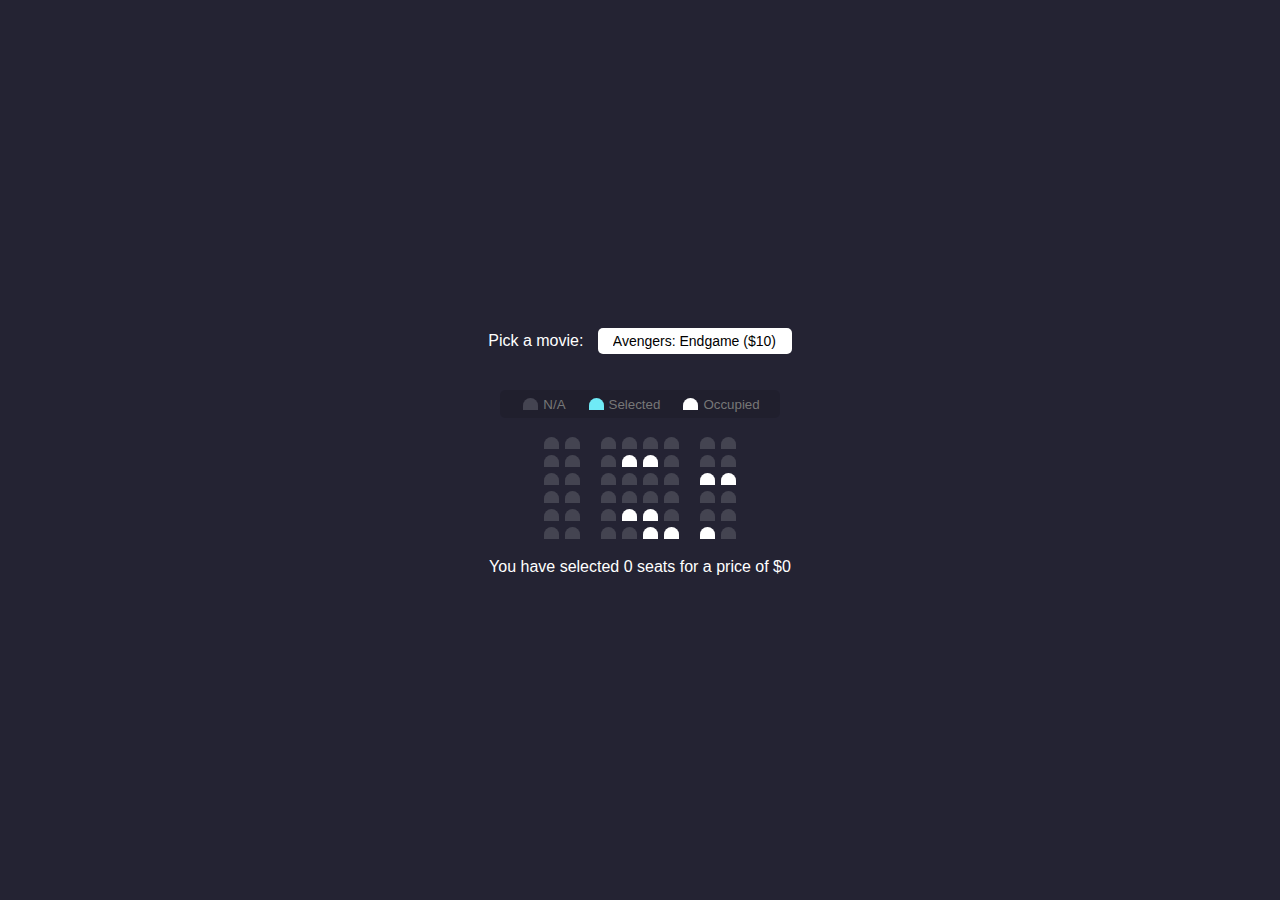
==== 02_Movie_booker/index.html @ d4690300 "d" ====
<!DOCTYPE html>
<html lang="en">
  <head>
    <meta charset="UTF-8" />
    <meta name="viewport" content="width=device-width, initial-scale=1.0" />
    <meta http-equiv="X-UA-Compatible" content="ie=edge" />
    <link rel="stylesheet" href="style.css" />
    <title>Movie Seat Booking</title>
  </head>
  <body>
    <div class="movie-container">
      <label>Pick a movie:</label>
      <select id="movie">
        <option value="10">Avengers: Endgame ($10)</option>
        <option value="12">Joker ($12)</option>
        <option value="8">Toy Story 4 ($8)</option>
        <option value="9">The Lion King ($9)</option>
      </select>
    </div>

    <ul class="showcase">
      <li>
        <div class="seat"></div>
        <small>N/A</small>
      </li>
      <li>
        <div class="seat selected"></div>
        <small>Selected</small>
      </li>
      <li>
        <div class="seat occupied"></div>
        <small>Occupied</small>
      </li>
    </ul>

    <div class="container">
      <div class="screen"></div>

      <div class="row">
        <div class="seat"></div>
        <div class="seat"></div>
        <div class="seat"></div>
        <div class="seat"></div>
        <div class="seat"></div>
        <div class="seat"></div>
        <div class="seat"></div>
        <div class="seat"></div>
      </div>
      <div class="row">
        <div class="seat"></div>
        <div class="seat"></div>
        <div class="seat"></div>
        <div class="seat occupied"></div>
        <div class="seat occupied"></div>
        <div class="seat"></div>
        <div class="seat"></div>
        <div class="seat"></div>
      </div>
      <div class="row">
        <div class="seat"></div>
        <div class="seat"></div>
        <div class="seat"></div>
        <div class="seat"></div>
        <div class="seat"></div>
        <div class="seat"></div>
        <div class="seat occupied"></div>
        <div class="seat occupied"></div>
      </div>
      <div class="row">
        <div class="seat"></div>
        <div class="seat"></div>
        <div class="seat"></div>
        <div class="seat"></div>
        <div class="seat"></div>
        <div class="seat"></div>
        <div class="seat"></div>
        <div class="seat"></div>
      </div>
      <div class="row">
        <div class="seat"></div>
        <div class="seat"></div>
        <div class="seat"></div>
        <div class="seat occupied"></div>
        <div class="seat occupied"></div>
        <div class="seat"></div>
        <div class="seat"></div>
        <div class="seat"></div>
      </div>
      <div class="row">
        <div class="seat"></div>
        <div class="seat"></div>
        <div class="seat"></div>
        <div class="seat"></div>
        <div class="seat occupied"></div>
        <div class="seat occupied"></div>
        <div class="seat occupied"></div>
        <div class="seat"></div>
      </div>
    </div>

    <p class="text">
      You have selected <span id="count">0</span> seats for a price of $<span
        id="total"
        >0</span
      >
    </p>

    <script src="script.js"></script>
  </body>
</html>
---- 02_Movie_booker/style.css ----
* {
  box-sizing: border-box;
}

body {
  background-color: #242333;
  display: flex;
  flex-direction: column;
  color: #fff;
  justify-content: center;
  align-items: center;
  height: 100vh;
  font-family: "Franklin Gothic Medium", "Arial Narrow", Arial, sans-serif;
  margin: 0;
}

.movie-container {
  margin: 20px 0;
}

.movie-container select {
  background-color: #fff;
  border: 0;
  border-radius: 5px;
  font-size: 14px;
  margin-left: 10px;
  padding: 5px 15px 5px 15px;
  -moz-appearance: none;
  appearance: none;
}

.seat {
  background-color: #444451;
  height: 12px;
  width: 15px;
  margin: 3px;
  border-top-left-radius: 10px;
  border-top-right-radius: 10px;
}

.seat.selected {
  background-color: #6feaf6;
}

.seat.occupied {
  background-color: #fff;
}

.seat:nth-of-type(2) {
  margin-right: 18px;
}

.seat:nth-last-of-type(2) {
  margin-left: 18px;
}

.showcase .seat:not(.occupied):hover {
  cursor: default;
  transform: scale(1);
}
.showcase {
  background: rgba(0, 0, 0, 0.1);
  padding: 5px 10px;
  border-radius: 5px;
  color: #777;
  list-style-type: none;
  display: flex;
  justify-content: space-between;
}

.showcase li {
  display: flex;
  align-items: center;
  justify-content: center;
  margin: 0 10px;
}

.showcase li small {
  margin-left: 2px;
}

.seat:not(.occupied):hover {
  cursor: pointer;
  transform: scale(1.2);
}
.row {
  display: flex;
}
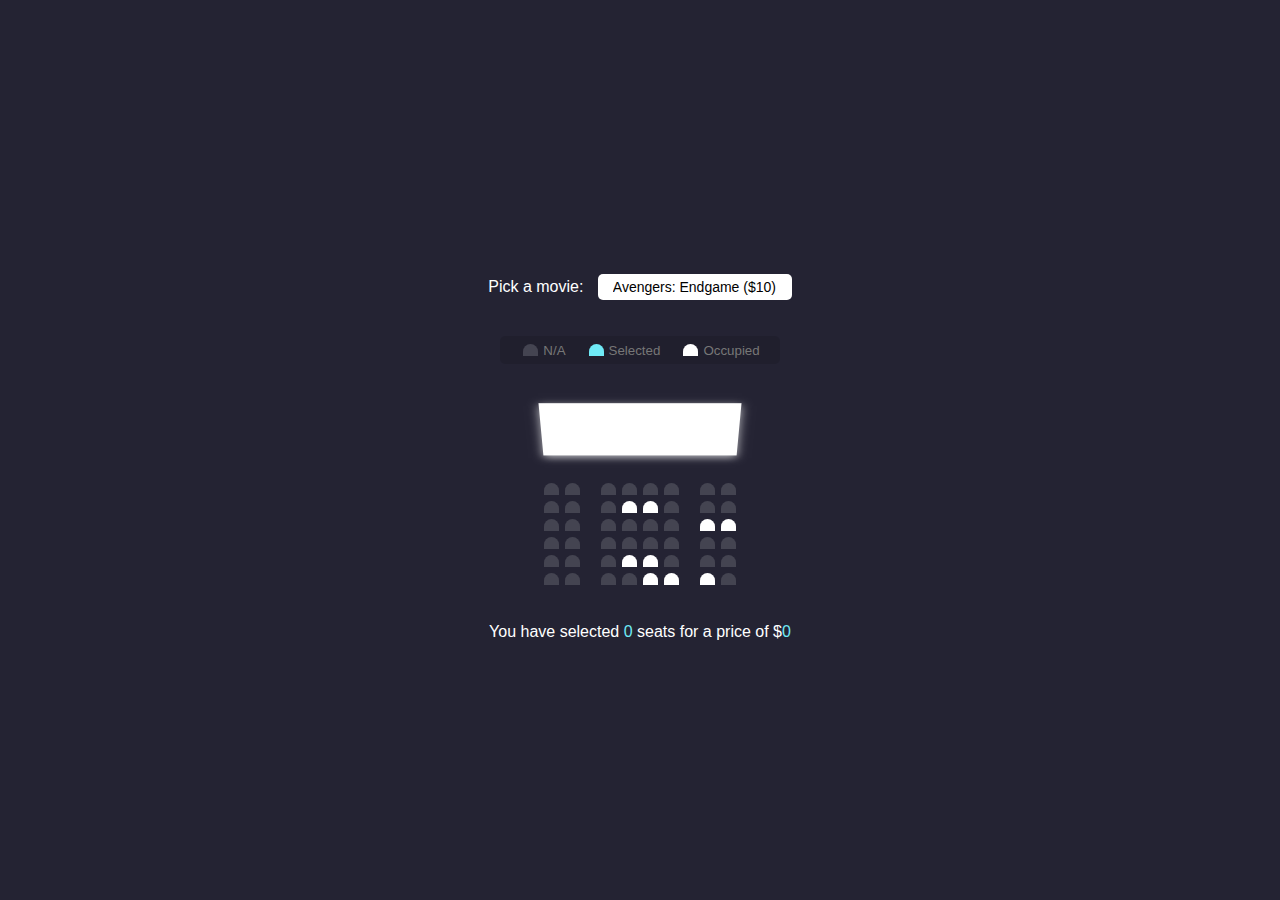
==== commit 715db87e: "d" ====
--- a/02_Movie_booker/index.html
+++ b/02_Movie_booker/index.html
@@ -105,6 +105,6 @@
       >
     </p>
 
-    <script src="script.js"></script>
+    <script src="app.js"></script>
   </body>
 </html>
--- a/02_Movie_booker/style.css
+++ b/02_Movie_booker/style.css
@@ -29,6 +29,10 @@
   appearance: none;
 }
 
+.container {
+  perspective: 1000px;
+  margin-bottom: 30px;
+}
 .seat {
   background-color: #444451;
   height: 12px;
@@ -86,3 +90,20 @@
 .row {
   display: flex;
 }
+
+.screen {
+  background-color: #fff;
+  height: 70px;
+  width: 100%;
+  margin: 15px 0;
+  transform: rotateX(-45deg);
+  box-shadow: 0 3px 10px rgba(255, 255, 255, 0.7);
+}
+
+p.text {
+  margin: 5px 0;
+}
+
+p.text span {
+  color: #6feaf6;
+}
